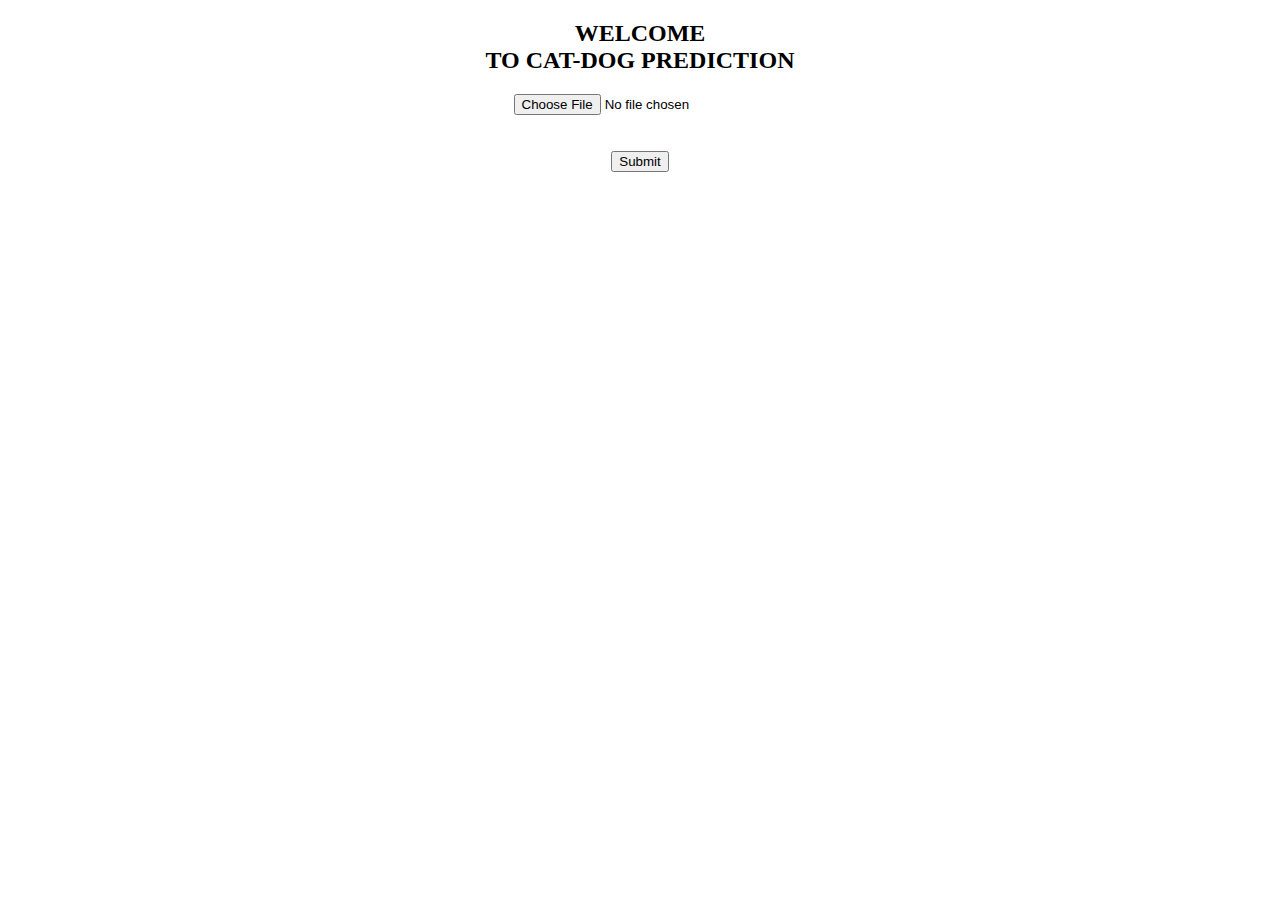
==== templates/index.html @ 9b478bb8 "first commit" ====
<!DOCTYPE html>
<html lang="en">
    <head>
        <title></title>
        <meta charset="UTF-8">
        <link href="static/style.css" rel="stylesheet">
    </head>
    <body>    
        <center>
            <div class='cont'>
                <h2>WELCOME<br> TO CAT-DOG PREDICTION</h2>
            </div>
            

        <form method="POST" action="{{url_for('home')}}" enctype="multipart/form-data">
            <input type="file" name='image' class='btn'><br><br><br>
            <input type="submit" class='btn'>
        </form>

    </center>

    </body>
</html>
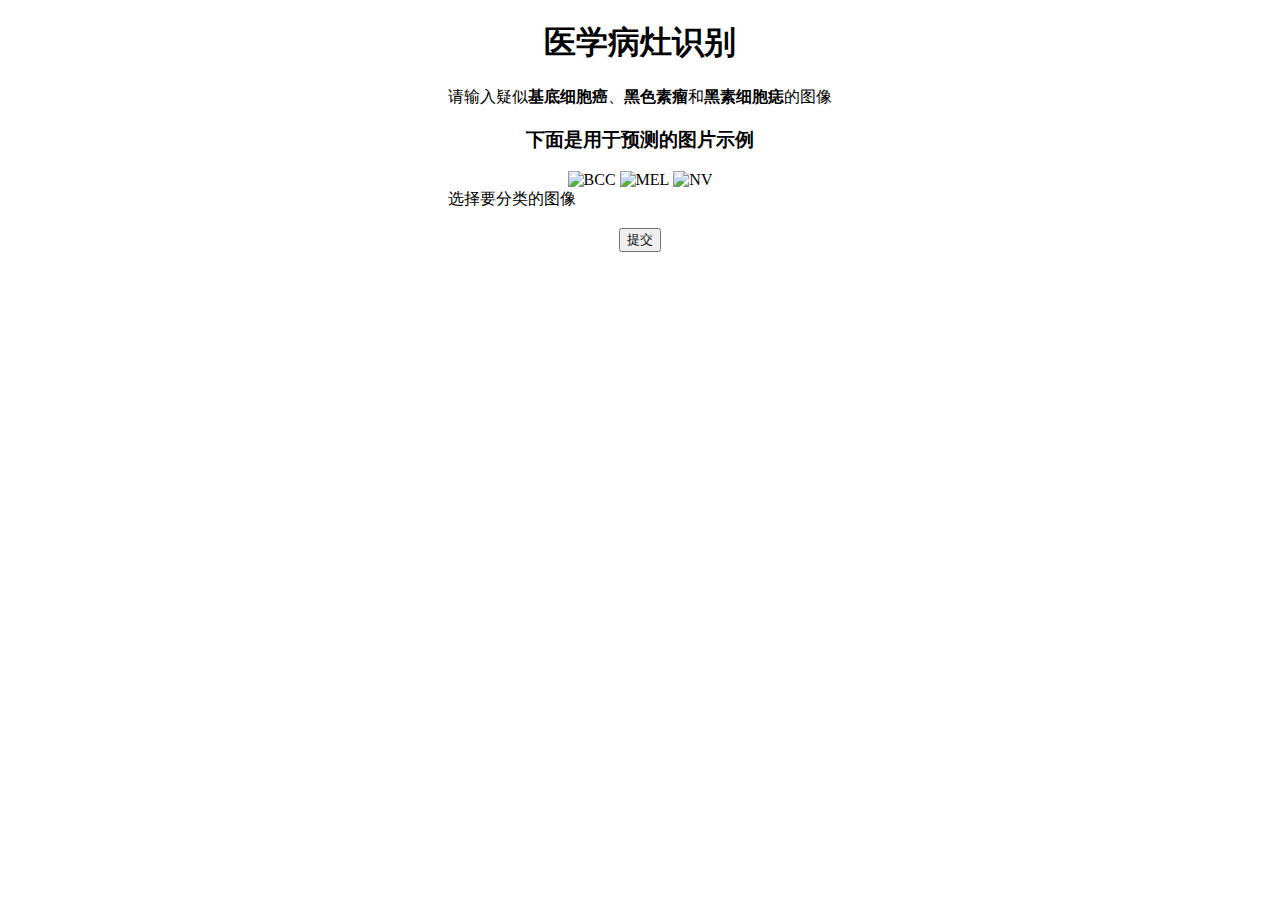
==== commit c3818054: "works" ====
--- a/templates/index.html
+++ b/templates/index.html
@@ -4,20 +4,46 @@
         <title></title>
         <meta charset="UTF-8">
         <link href="static/style.css" rel="stylesheet">
+        <script src="https://code.jquery.com/jquery-3.6.0.min.js" 
+        integrity="sha256-/xUj+3OJU5yExlq6GSYGSHk7tPXikynS7ogEvDej/m4=" 
+        crossorigin="anonymous"></script>
+        <link rel="preconnect" href="https://fonts.gstatic.com">
+        <link href="https://fonts.googleapis.com/css2?family=Noto+Sans+SC:wght@300&display=swap" rel="stylesheet">  
     </head>
     <body>    
         <center>
             <div class='cont'>
-                <h2>WELCOME<br> TO CAT-DOG PREDICTION</h2>
+                <h1>医学病灶识别</h1>
+                <p>请输入疑似<strong>基底细胞癌</strong>、<strong>黑色素瘤</strong>和<strong>黑素细胞痣</strong>的图像</p>
+            </div>
+
+            <h3>下面是用于预测的图片示例</h3>
+            <div class="example">
+                <img src="../static/ISIC_0000146_downsampled.jpg" alt="BCC">
+                <img src="../static/ISIC_0000187.jpg" alt="MEL">
+                <img src="../static/ISIC_0025383.jpg" alt="NV">
             </div>
             
 
         <form method="POST" action="{{url_for('home')}}" enctype="multipart/form-data">
-            <input type="file" name='image' class='btn'><br><br><br>
-            <input type="submit" class='btn'>
+            <div class="choose">
+                <label for="files" class="file-select">选择要分类的图像</label>
+                <input id="files" style="visibility:hidden;" type="file" name="image">
+            </div>  
+            <br>
+            <input type="submit" class="submit" value="提交" />
         </form>
 
-    </center>
+        </center>
+
+        
+        <script>
+            $("#files").change(function() {
+            filename = this.files[0].name
+            console.log(filename)
+            $("label").html(filename)
+            });
+        </script>
 
     </body>
 </html>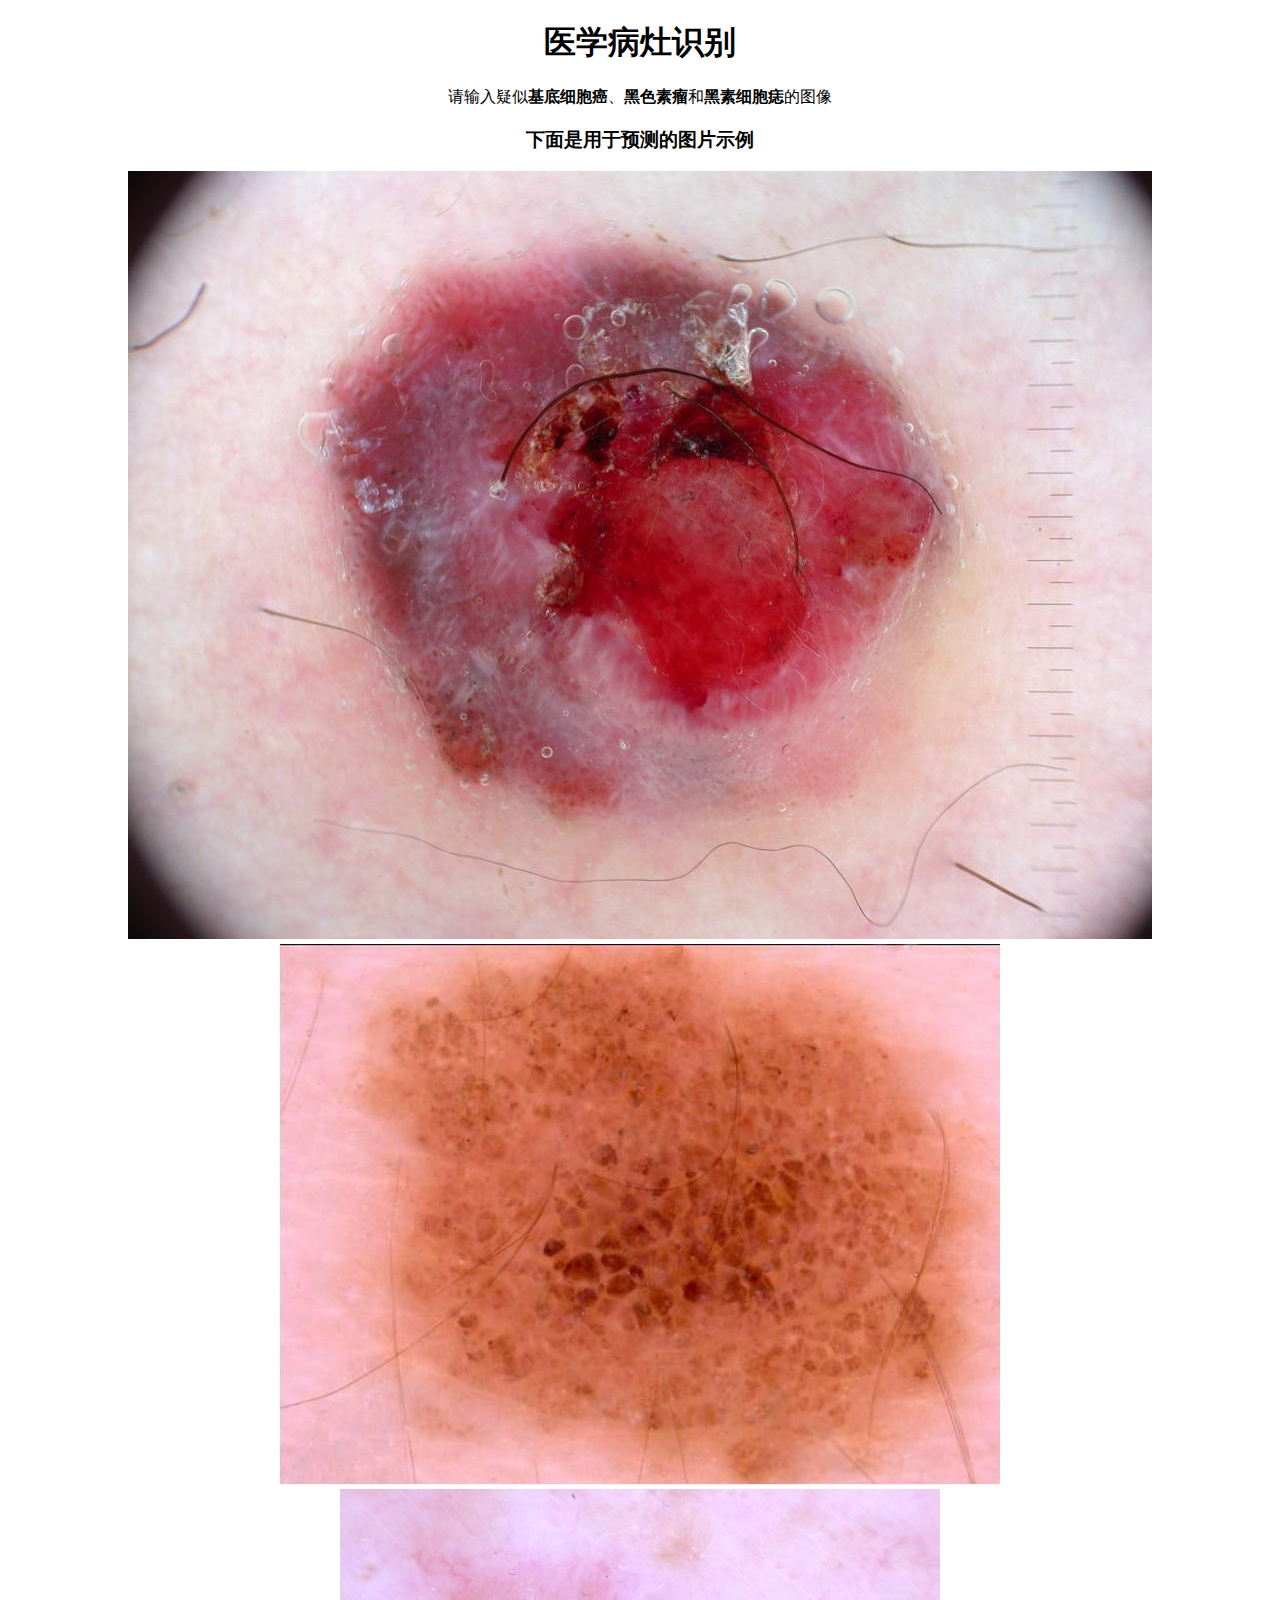
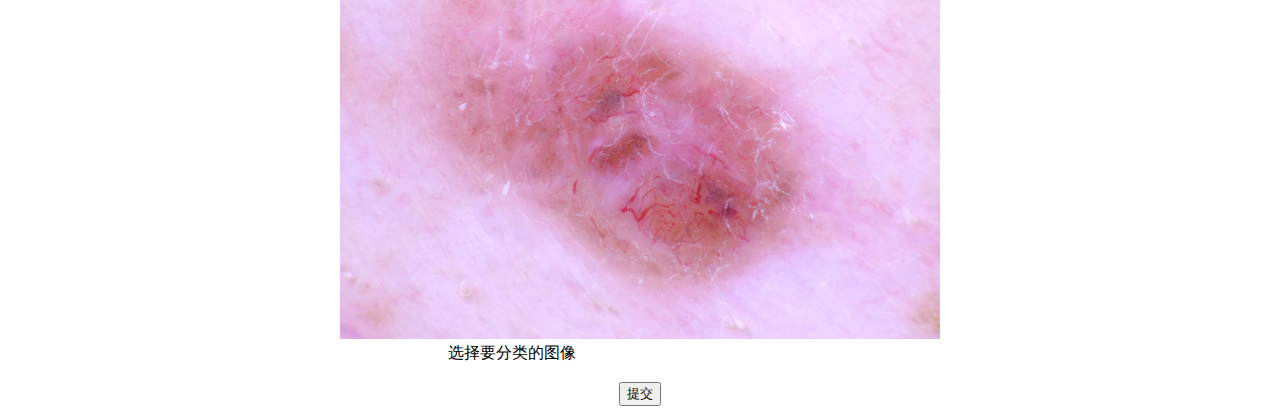
==== commit ba739cc5: "works" ====
--- a/templates/index.html
+++ b/templates/index.html
@@ -19,9 +19,9 @@
 
             <h3>下面是用于预测的图片示例</h3>
             <div class="example">
-                <img src="../static/ISIC_0000146_downsampled.jpg" alt="BCC">
-                <img src="../static/ISIC_0000187.jpg" alt="MEL">
-                <img src="../static/ISIC_0025383.jpg" alt="NV">
+                <img src="../static/img/ISIC_0000146_downsampled.jpg" alt="MEL">
+                <img src="../static/img/ISIC_0000187.jpg" alt="NV">
+                <img src="../static/img/ISIC_0025383.jpg" alt="BCC">
             </div>
             
 
